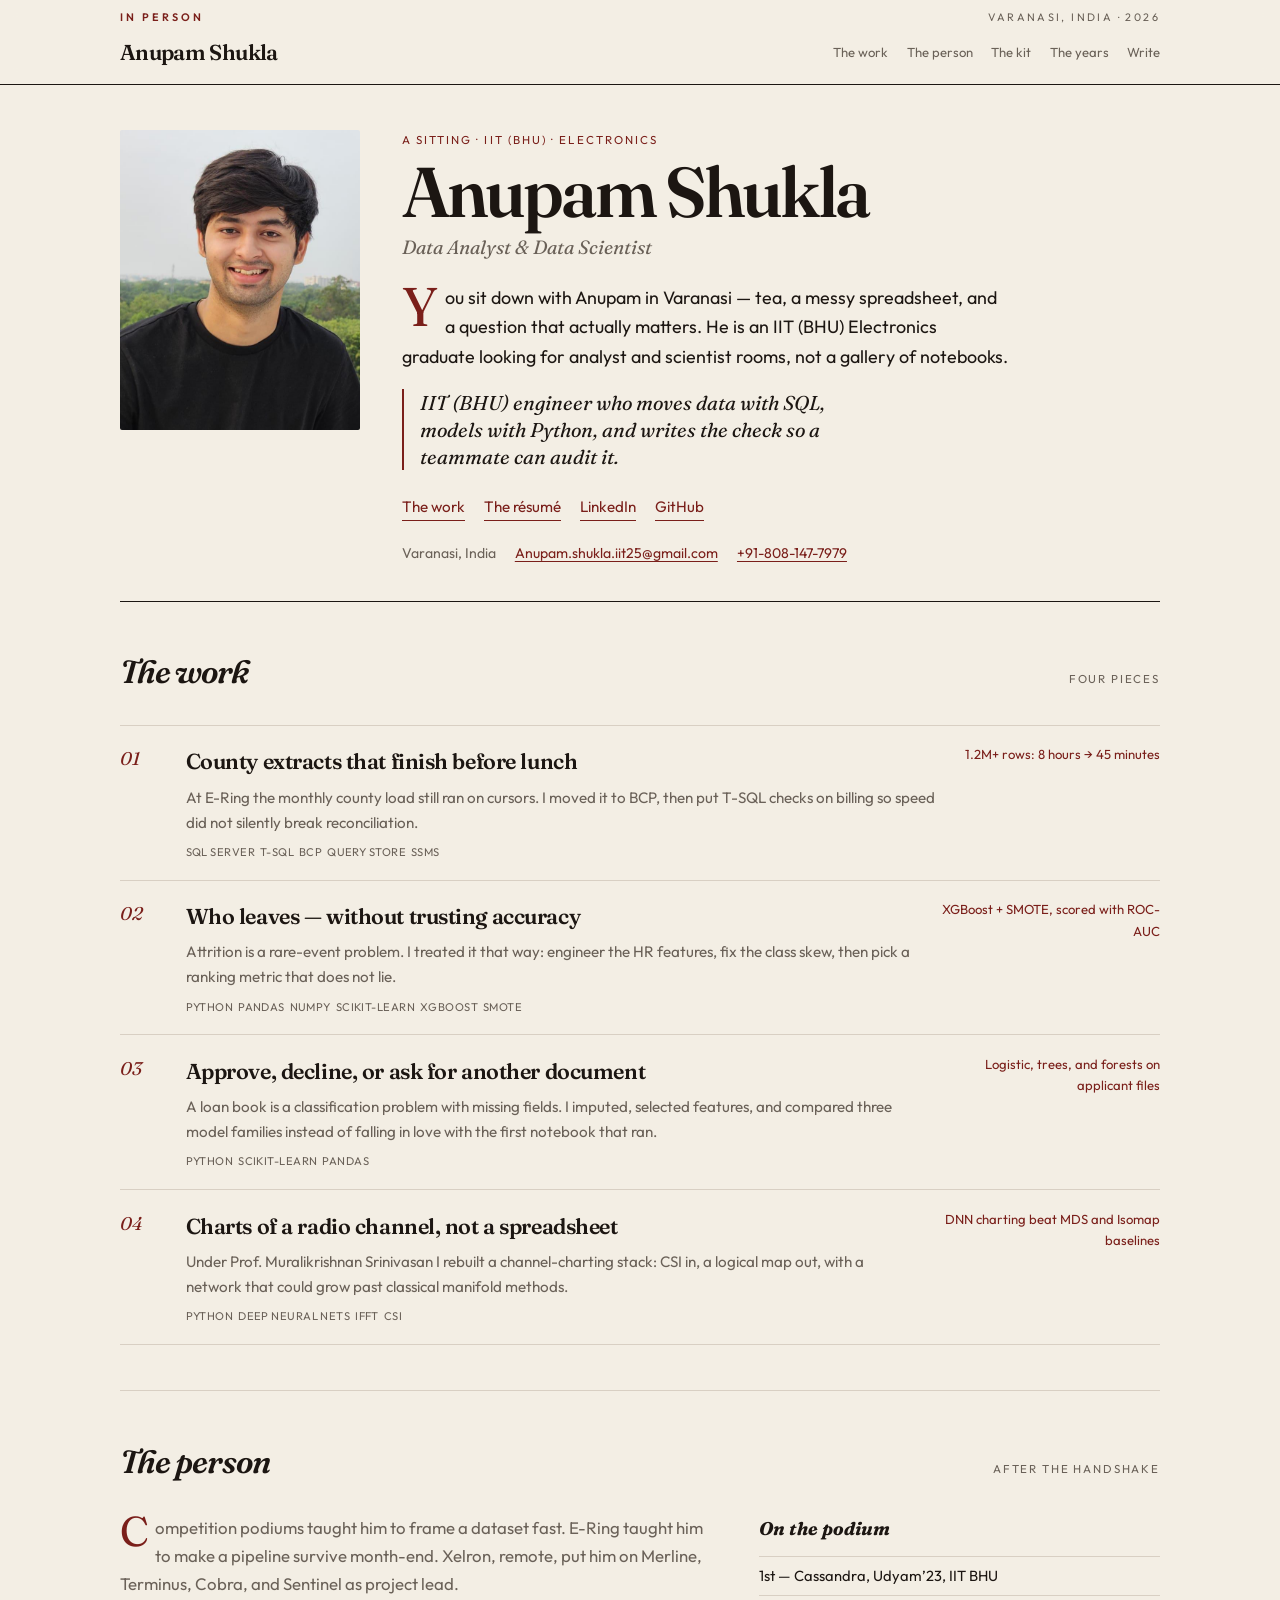
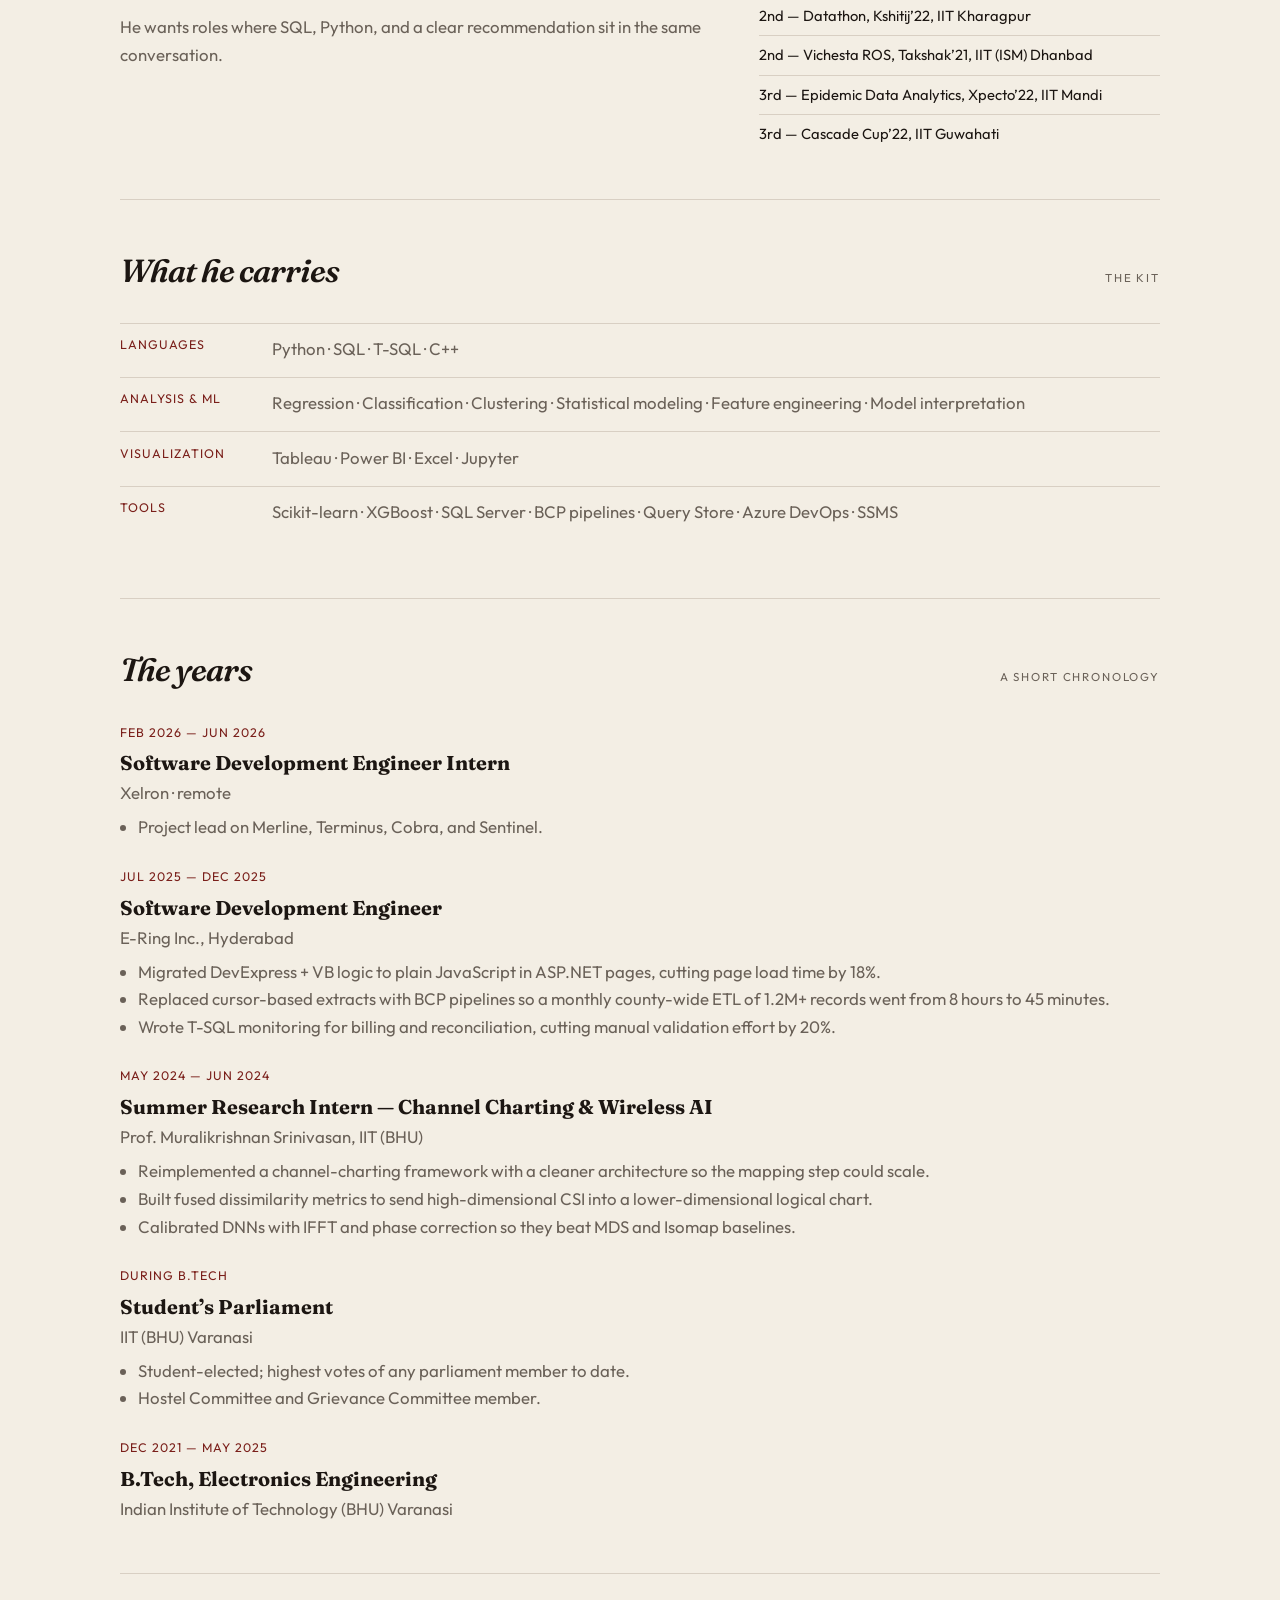
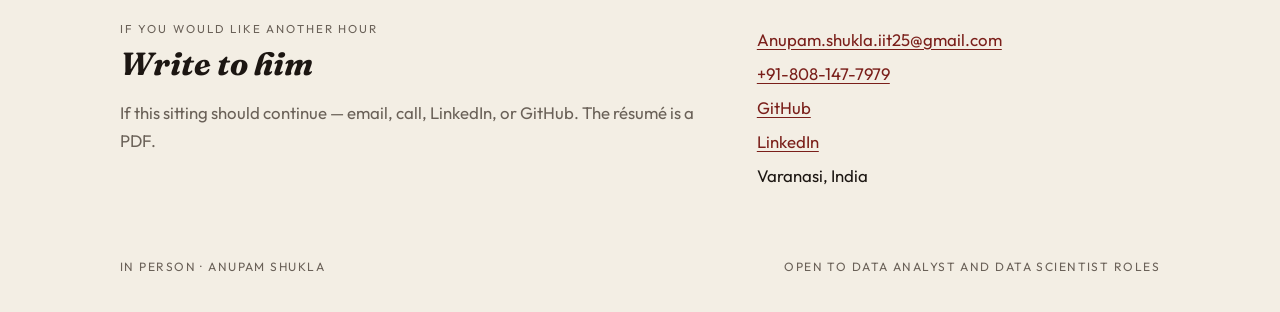
==== index.html @ 46756980 "Publish Anupam Shukla portfolio site for GitHub Pages. Co-authored-by: Cursor <cursoragent@cursor.co" ====
<!DOCTYPE html>
<html lang="en">
  <head>
    <meta charset="UTF-8" />
    <meta name="viewport" content="width=device-width, initial-scale=1" />
    <meta
      name="description"
      content="A sitting with Anupam Shukla — IIT (BHU), Varanasi. Data analyst and data scientist."
    />
    <title>A sitting with Anupam Shukla</title>
    <link rel="preconnect" href="https://fonts.googleapis.com" />
    <link rel="preconnect" href="https://fonts.gstatic.com" crossorigin />
    <link
      href="https://fonts.googleapis.com/css2?family=Fraunces:ital,opsz,wght@0,9..144,500;0,9..144,600;0,9..144,700;1,9..144,500;1,9..144,600&family=IBM+Plex+Mono:wght@400;500&family=Outfit:wght@400;500;600&display=swap"
      rel="stylesheet"
    />
    <link rel="stylesheet" href="css/styles.css" />
    <link
      rel="icon"
      href="data:image/svg+xml,%3Csvg xmlns='http://www.w3.org/2000/svg' viewBox='0 0 32 32'%3E%3Crect fill='%230a100e' width='32' height='32' rx='6'/%3E%3Cpath fill='%23d6ff3e' d='M8 22 V9 h2.4 l4.2 8.2 L18.8 9 H21 v13 h-2.4 v-8 l-4.2 7.4-4.2-7.4 V22z'/%3E%3C/svg%3E"
    />
  </head>
  <body data-page="home">
    <a class="skip" href="#main">Skip to content</a>
    <header id="site-header" class="site-header"></header>
    <main id="main">
      <section id="hero" data-query="hero"></section>
      <section id="work" data-query="work"></section>
      <section id="about" data-query="about"></section>
      <section id="skills" data-query="skills"></section>
      <section id="experience" data-query="experience"></section>
      <section id="contact" data-query="contact"></section>
    </main>
    <footer id="site-footer" class="site-footer"></footer>
    <script src="js/content.js"></script>
    <script src="js/main.js"></script>
  </body>
</html>
---- css/styles.css ----
:root {
  --paper: #f3eee4;
  --ink: #1c1612;
  --quiet: #6a6158;
  --rule: #d8cfc3;
  --ox: #7a1f1a;
  --ox-soft: #f0ddd6;
  --serif: "Fraunces", "Iowan Old Style", Georgia, serif;
  --sans: "Outfit", "Segoe UI", system-ui, sans-serif;
  --max: 1040px;
}

*,
*::before,
*::after {
  box-sizing: border-box;
}

html {
  scroll-behavior: smooth;
}

body {
  margin: 0;
  color: var(--ink);
  background: var(--paper);
  font-family: var(--sans);
  font-size: 1.05rem;
  line-height: 1.65;
}

a {
  color: var(--ox);
  text-underline-offset: 3px;
}

a:hover {
  color: var(--ink);
}

img,
svg {
  max-width: 100%;
}

.skip {
  position: absolute;
  left: 12px;
  top: -40px;
  background: var(--ink);
  color: var(--paper);
  padding: 0.4rem 0.7rem;
  z-index: 20;
}

.skip:focus {
  top: 12px;
}

.wrap {
  width: min(var(--max), calc(100% - 2.4rem));
  margin-inline: auto;
}

.site-header {
  position: sticky;
  top: 0;
  z-index: 10;
  background: rgba(243, 238, 228, 0.94);
  backdrop-filter: blur(8px);
  border-bottom: 1px solid var(--ink);
}

.masthead {
  display: flex;
  justify-content: space-between;
  align-items: baseline;
  padding: 0.55rem 0 0.15rem;
  font-size: 0.68rem;
  letter-spacing: 0.22em;
  text-transform: uppercase;
  color: var(--quiet);
}

.masthead strong {
  color: var(--ox);
  letter-spacing: 0.28em;
  font-weight: 600;
}

.header-inner {
  display: flex;
  align-items: center;
  justify-content: space-between;
  gap: 1rem;
  padding: 0.35rem 0 0.85rem;
}

.wordmark {
  font-family: var(--serif);
  font-size: 1.35rem;
  font-weight: 600;
  color: var(--ink);
  text-decoration: none;
  letter-spacing: -0.03em;
}

.wordmark:hover {
  color: var(--ox);
}

.nav {
  display: flex;
  flex-wrap: wrap;
  gap: 0.35rem 1.15rem;
  font-size: 0.82rem;
}

.nav a {
  color: var(--quiet);
  text-decoration: none;
}

.nav a:hover,
.nav a[aria-current="page"] {
  color: var(--ink);
}

.hero {
  padding: 2.8rem 0 2.2rem;
  border-bottom: 1px solid var(--ink);
}

.hero-grid {
  display: grid;
  grid-template-columns: 240px minmax(0, 1fr);
  gap: 2.6rem;
  align-items: start;
}

.portrait {
  margin: 0;
  width: 240px;
}

.portrait img {
  display: block;
  width: 240px;
  height: 300px;
  object-fit: cover;
  object-position: center 16%;
  border-radius: 2px;
}

.kicker {
  font-size: 0.72rem;
  letter-spacing: 0.18em;
  text-transform: uppercase;
  color: var(--ox);
  margin: 0 0 0.7rem;
}

.hero h1 {
  font-family: var(--serif);
  font-size: clamp(2.6rem, 6vw, 4.4rem);
  font-weight: 600;
  line-height: 0.92;
  letter-spacing: -0.04em;
  margin: 0 0 0.45rem;
}

.hero .title {
  font-style: italic;
  font-family: var(--serif);
  font-size: 1.2rem;
  color: var(--quiet);
  margin: 0 0 1.2rem;
}

.lede {
  font-size: 1.12rem;
  max-width: 38rem;
  margin: 0 0 1.1rem;
  color: var(--ink);
}

.lede::first-letter {
  font-family: var(--serif);
  font-size: 3.4rem;
  float: left;
  line-height: 0.8;
  padding: 0.12rem 0.45rem 0 0;
  color: var(--ox);
}

.pull {
  font-family: var(--serif);
  font-style: italic;
  font-size: 1.25rem;
  line-height: 1.35;
  max-width: 28rem;
  margin: 0 0 1.5rem;
  padding-left: 1rem;
  border-left: 2px solid var(--ox);
  color: var(--ink);
}

.actions {
  display: flex;
  flex-wrap: wrap;
  gap: 0.7rem 1.2rem;
  font-size: 0.95rem;
}

.actions a {
  text-decoration: none;
  border-bottom: 1px solid currentColor;
  padding-bottom: 0.08rem;
}

.meta-row {
  margin-top: 1.3rem;
  display: flex;
  flex-wrap: wrap;
  gap: 0.3rem 1.2rem;
  font-size: 0.88rem;
  color: var(--quiet);
}

.section {
  padding: 2.8rem 0;
  border-bottom: 1px solid var(--rule);
}

.section-head {
  display: flex;
  align-items: baseline;
  justify-content: space-between;
  gap: 1rem;
  margin-bottom: 1.6rem;
}

.section-head h2 {
  font-family: var(--serif);
  font-size: 2rem;
  font-weight: 600;
  font-style: italic;
  letter-spacing: -0.03em;
  margin: 0;
}

.section-num {
  font-size: 0.72rem;
  letter-spacing: 0.16em;
  text-transform: uppercase;
  color: var(--quiet);
}

.toc {
  display: grid;
  gap: 0;
}

.toc a {
  display: grid;
  grid-template-columns: 3rem 1fr auto;
  gap: 1.1rem;
  padding: 1.15rem 0;
  border-top: 1px solid var(--rule);
  text-decoration: none;
  color: inherit;
  align-items: start;
}

.toc a:last-child {
  border-bottom: 1px solid var(--rule);
}

.toc a:hover h3 {
  color: var(--ox);
}

.toc .idx {
  font-family: var(--serif);
  font-style: italic;
  font-size: 1.15rem;
  color: var(--ox);
}

.toc h3 {
  font-family: var(--serif);
  font-size: 1.35rem;
  font-weight: 600;
  margin: 0 0 0.3rem;
  letter-spacing: -0.02em;
}

.toc p {
  margin: 0;
  color: var(--quiet);
  font-size: 0.95rem;
}

.toc .hit {
  font-size: 0.82rem;
  color: var(--ox);
  max-width: 14rem;
  text-align: right;
}

.pills {
  display: flex;
  flex-wrap: wrap;
  gap: 0.3rem;
  margin-top: 0.5rem;
}

.pill {
  font-size: 0.7rem;
  letter-spacing: 0.04em;
  text-transform: uppercase;
  color: var(--quiet);
}

.about-grid {
  display: grid;
  grid-template-columns: 1.2fr 0.8fr;
  gap: 2.4rem;
}

.about-grid .col p {
  margin: 0 0 1rem;
  color: var(--quiet);
}

.about-grid .col p:first-child::first-letter {
  font-family: var(--serif);
  font-size: 2.6rem;
  float: left;
  line-height: 0.85;
  padding-right: 0.4rem;
  color: var(--ox);
}

.podium h3 {
  font-family: var(--serif);
  font-style: italic;
  font-size: 1.15rem;
  margin: 0 0 0.7rem;
}

.podium ol {
  margin: 0;
  padding: 0;
  list-style: none;
}

.podium li {
  padding: 0.45rem 0;
  border-top: 1px solid var(--rule);
  font-size: 0.92rem;
}

.kit {
  display: grid;
  gap: 0.2rem;
}

.kit-row {
  display: grid;
  grid-template-columns: 8.5rem 1fr;
  gap: 1rem;
  padding: 0.7rem 0;
  border-top: 1px solid var(--rule);
}

.kit-row dt {
  font-size: 0.78rem;
  letter-spacing: 0.08em;
  text-transform: uppercase;
  color: var(--ox);
}

.kit-row dd {
  margin: 0;
  color: var(--quiet);
}

.years {
  display: grid;
  gap: 1.6rem;
}

.job .when {
  font-size: 0.78rem;
  letter-spacing: 0.08em;
  text-transform: uppercase;
  color: var(--ox);
  margin-bottom: 0.2rem;
}

.job h3 {
  font-family: var(--serif);
  font-size: 1.25rem;
  margin: 0;
}

.job .org {
  color: var(--quiet);
  margin-bottom: 0.4rem;
}

.job ul {
  margin: 0;
  padding-left: 1.1rem;
  color: var(--quiet);
}

.letter {
  display: grid;
  grid-template-columns: 1.2fr 0.8fr;
  gap: 2rem;
}

.letter h2 {
  font-family: var(--serif);
  font-style: italic;
  font-size: 2rem;
  margin: 0 0 0.5rem;
}

.letter p {
  color: var(--quiet);
  margin: 0;
}

.links {
  display: flex;
  flex-direction: column;
  gap: 0.4rem;
  padding-top: 0.4rem;
}

.site-footer {
  padding: 1.4rem 0 2.2rem;
  font-size: 0.75rem;
  letter-spacing: 0.12em;
  text-transform: uppercase;
  color: var(--quiet);
}

.site-footer .wrap {
  display: flex;
  justify-content: space-between;
  gap: 1rem;
  flex-wrap: wrap;
}

.case-hero {
  padding: 2.6rem 0 1.2rem;
}

.case-hero h1 {
  font-family: var(--serif);
  font-size: clamp(2.1rem, 5vw, 3.4rem);
  line-height: 1.02;
  letter-spacing: -0.03em;
  margin: 0.2rem 0 0.8rem;
  max-width: 16ch;
}

.case-hero .standfirst {
  font-family: var(--serif);
  font-style: italic;
  font-size: 1.2rem;
  max-width: 38rem;
  color: var(--quiet);
}

.case-meta {
  display: flex;
  flex-wrap: wrap;
  gap: 0.5rem 1.2rem;
  margin: 1.1rem 0;
  font-size: 0.88rem;
  color: var(--quiet);
}

.case-meta .outcome {
  color: var(--ox);
}

.story {
  display: grid;
  gap: 1.4rem;
  padding: 0.4rem 0 2.6rem;
  max-width: 42rem;
}

.story h2 {
  font-family: var(--serif);
  font-style: italic;
  font-size: 1.35rem;
  margin: 0 0 0.4rem;
}

.story p,
.story li {
  color: var(--quiet);
}

.findings {
  display: grid;
  grid-template-columns: repeat(3, minmax(0, 1fr));
  gap: 1rem;
  max-width: 42rem;
  margin-bottom: 0.4rem;
}

.finding {
  border-top: 2px solid var(--ox);
  padding-top: 0.6rem;
}

.finding .stat {
  font-family: var(--serif);
  font-size: 1.45rem;
  display: block;
  margin-bottom: 0.2rem;
}

.finding span:last-child {
  font-size: 0.85rem;
  color: var(--quiet);
}

.chart-card h2 {
  font-family: var(--serif);
  font-style: italic;
  font-size: 1.2rem;
  margin: 0 0 0.7rem;
}

.chart svg {
  width: 100%;
  height: auto;
  overflow: visible;
}

.chart .axis {
  fill: var(--quiet);
  font-size: 11px;
  font-family: var(--sans);
}

.chart .grid {
  stroke: var(--rule);
  stroke-width: 1;
}

.legend {
  display: flex;
  gap: 1rem;
  font-size: 0.82rem;
  color: var(--quiet);
  margin: 0.3rem 0 0.7rem;
}

.legend i {
  display: inline-block;
  width: 10px;
  height: 10px;
  margin-right: 0.3rem;
}

.missing {
  padding: 4rem 0;
}

.missing h1 {
  font-family: var(--serif);
}

@media (max-width: 800px) {
  .hero-grid,
  .about-grid,
  .letter,
  .findings,
  .toc a,
  .kit-row {
    grid-template-columns: 1fr;
  }

  .toc .hit {
    text-align: left;
    max-width: none;
  }

  .portrait,
  .portrait img {
    width: 180px;
  }

  .portrait img {
    height: 230px;
  }
}

@media (max-width: 520px) {
  .header-inner {
    flex-direction: column;
    align-items: flex-start;
  }
}
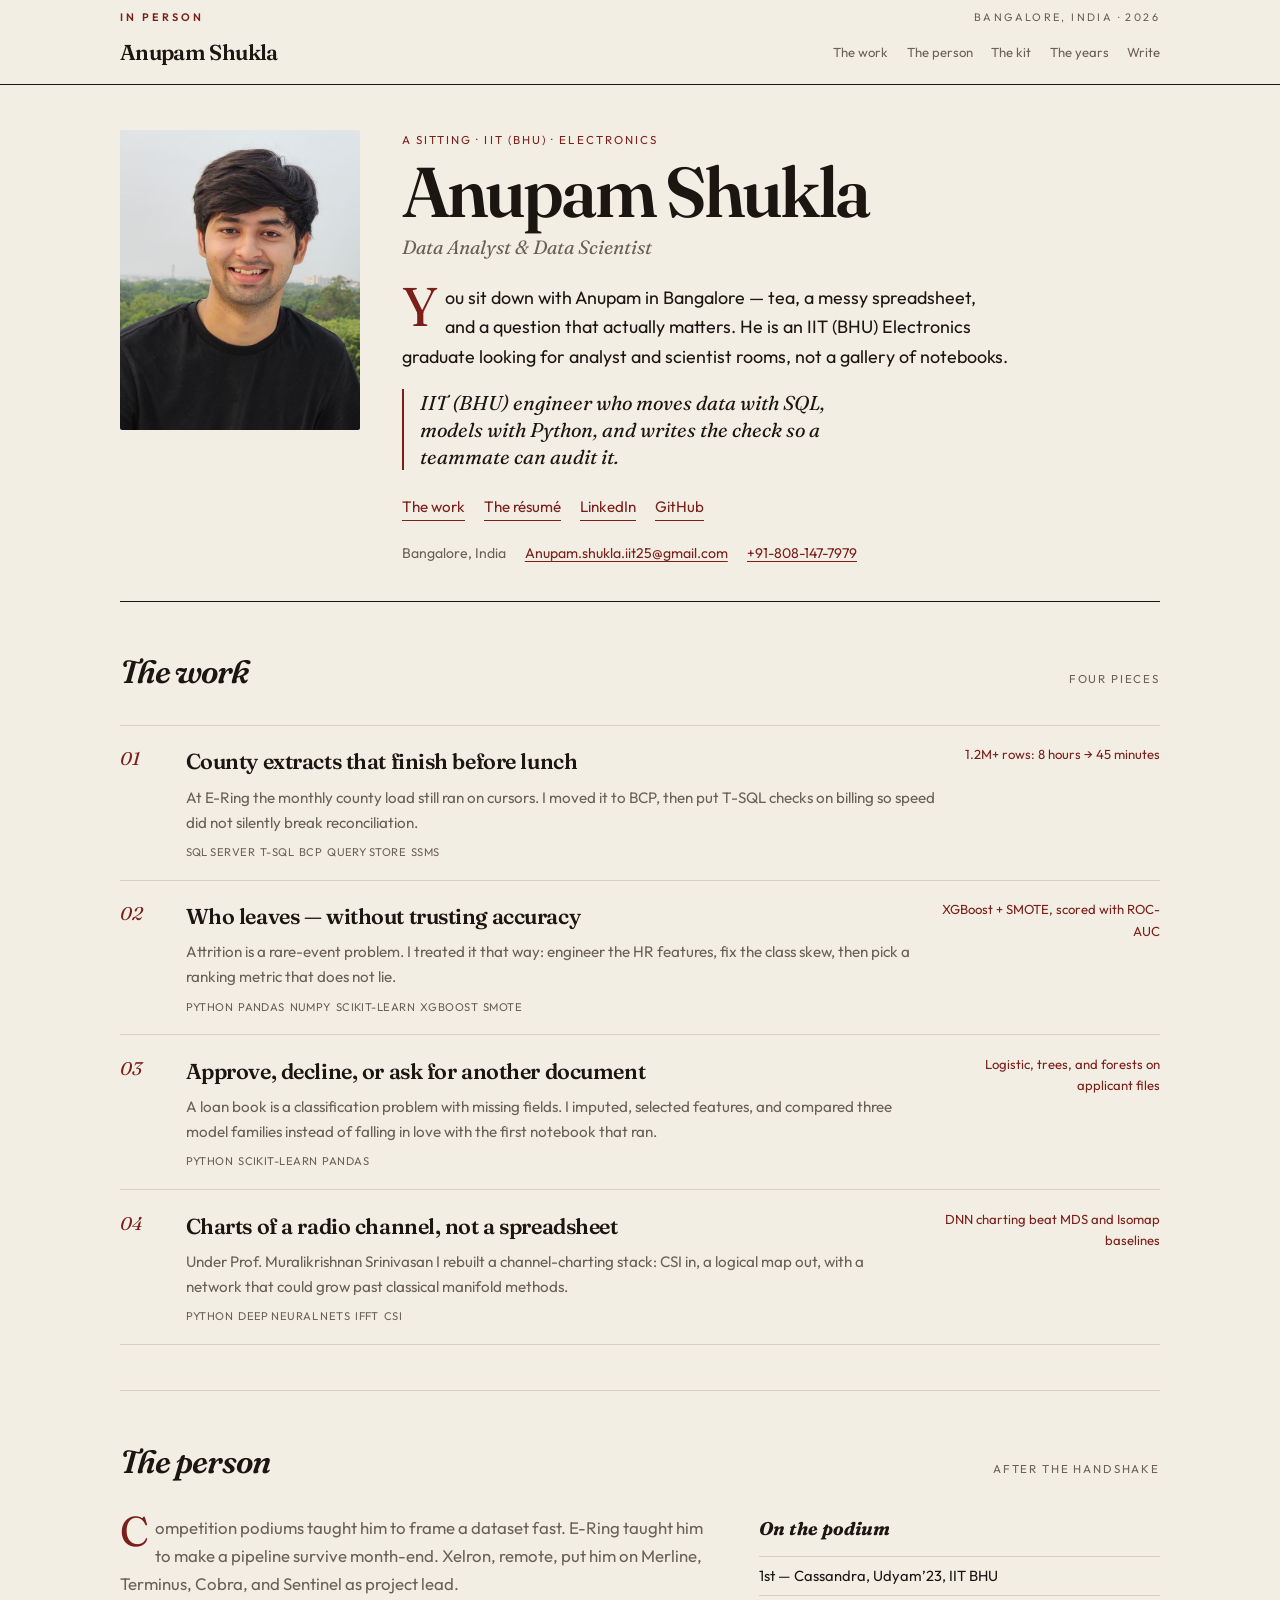
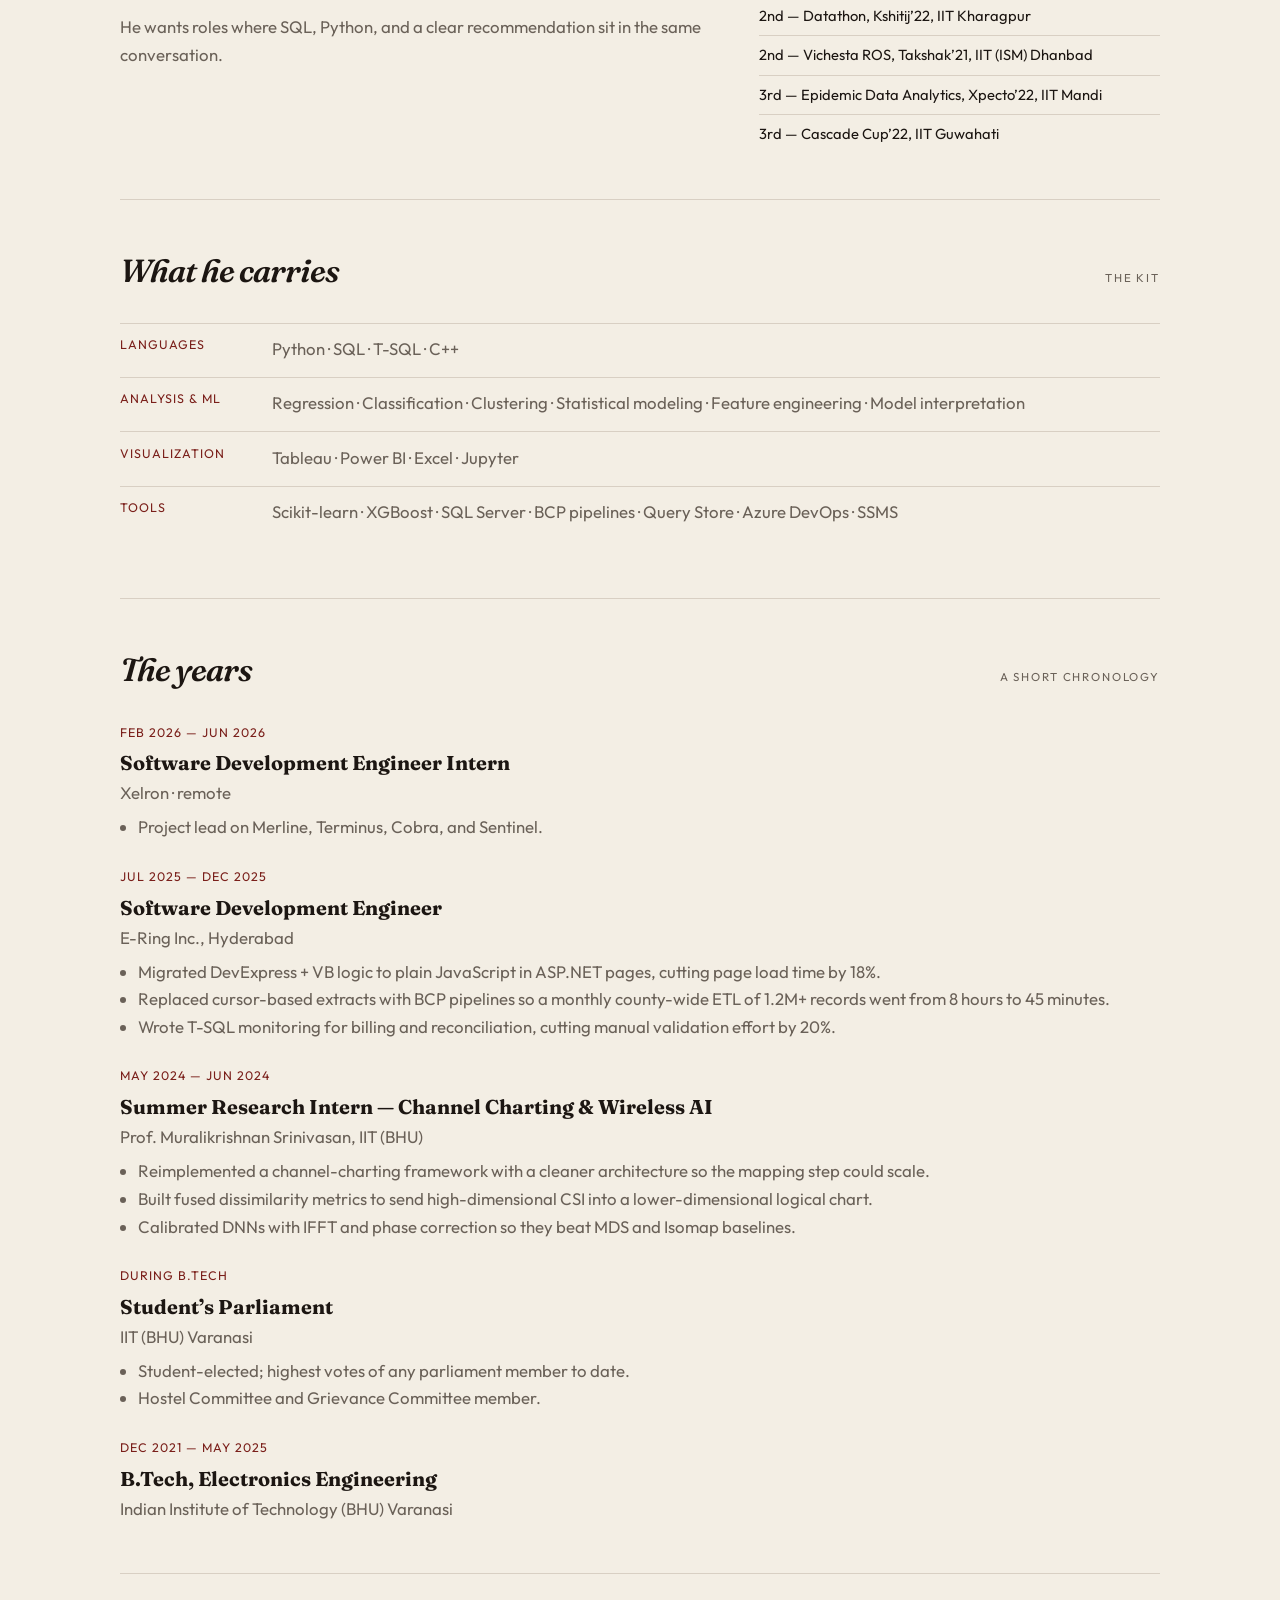
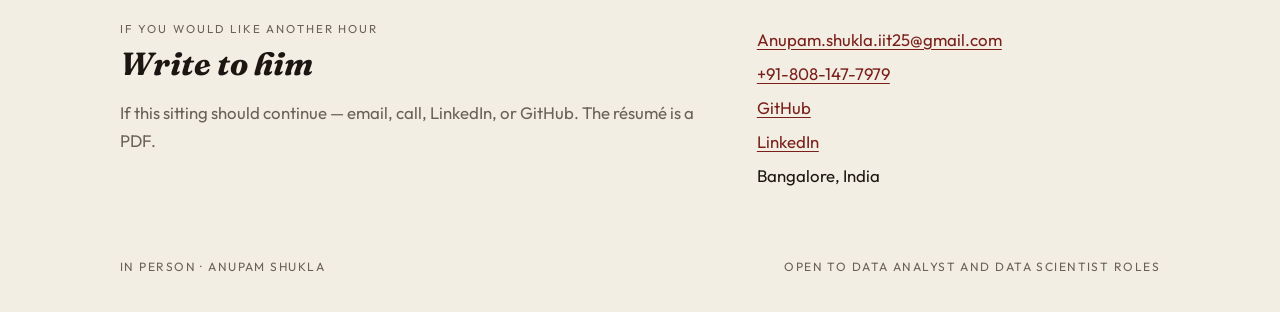
==== commit 33294404: "Show Bangalore as current location instead of Varanasi. Co-authored-by: Cursor <cursoragent@cursor.c" ====
--- a/index.html
+++ b/index.html
@@ -5,7 +5,7 @@
     <meta name="viewport" content="width=device-width, initial-scale=1" />
     <meta
       name="description"
-      content="A sitting with Anupam Shukla — IIT (BHU), Varanasi. Data analyst and data scientist."
+      content="A sitting with Anupam Shukla — IIT (BHU) graduate, based in Bangalore. Data analyst and data scientist."
     />
     <title>A sitting with Anupam Shukla</title>
     <link rel="preconnect" href="https://fonts.googleapis.com" />
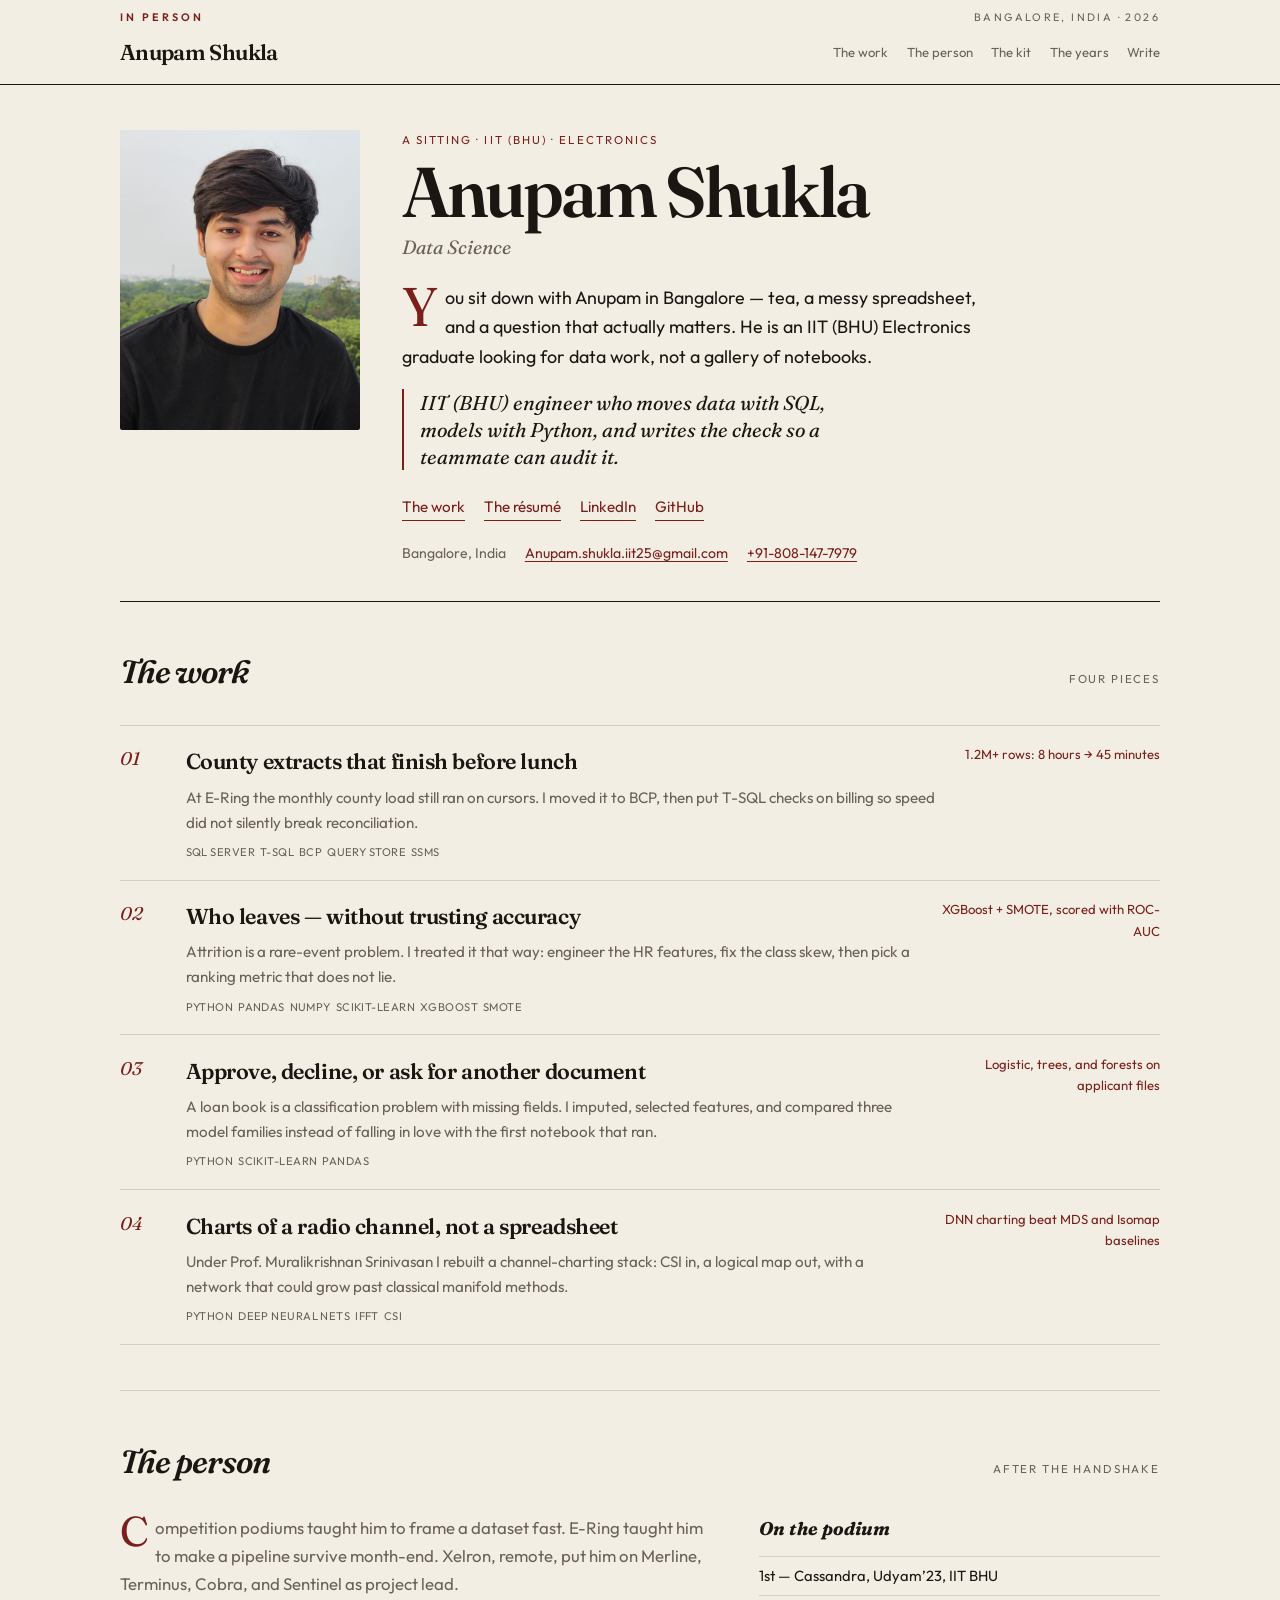
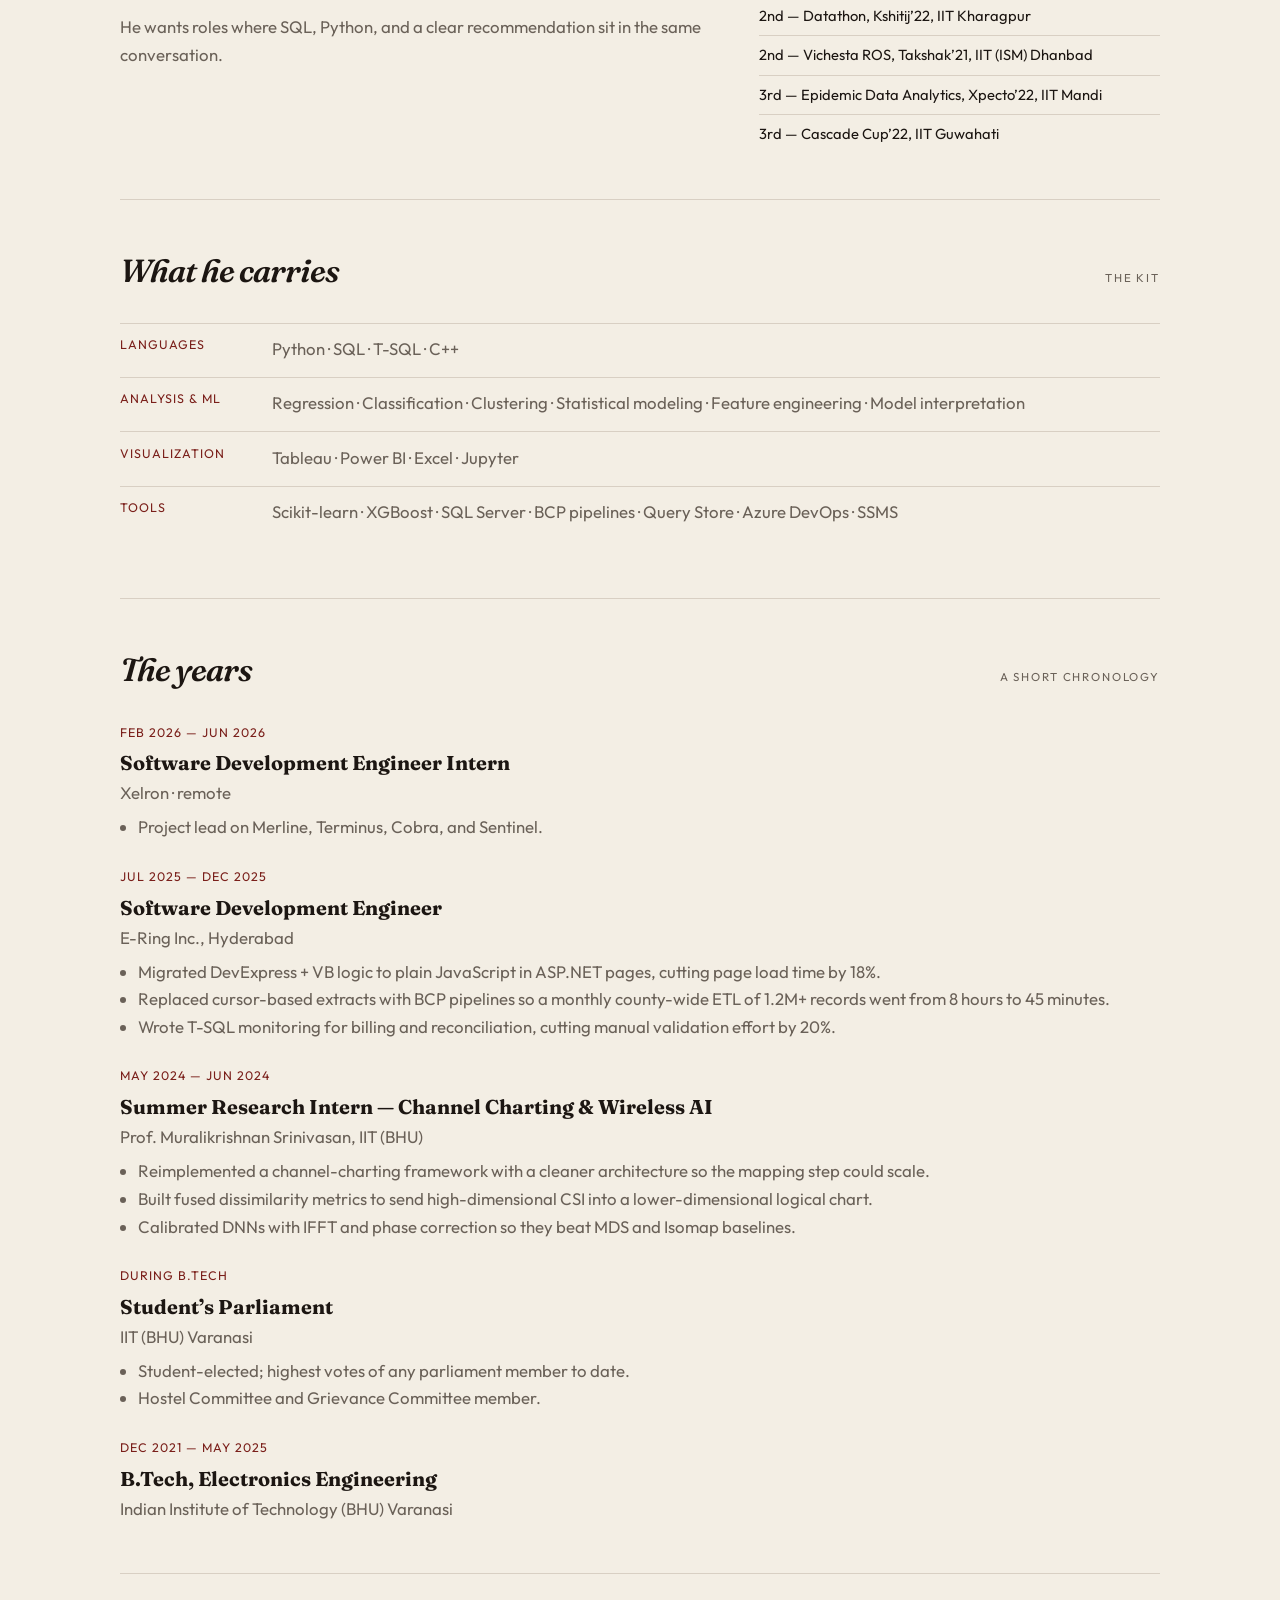
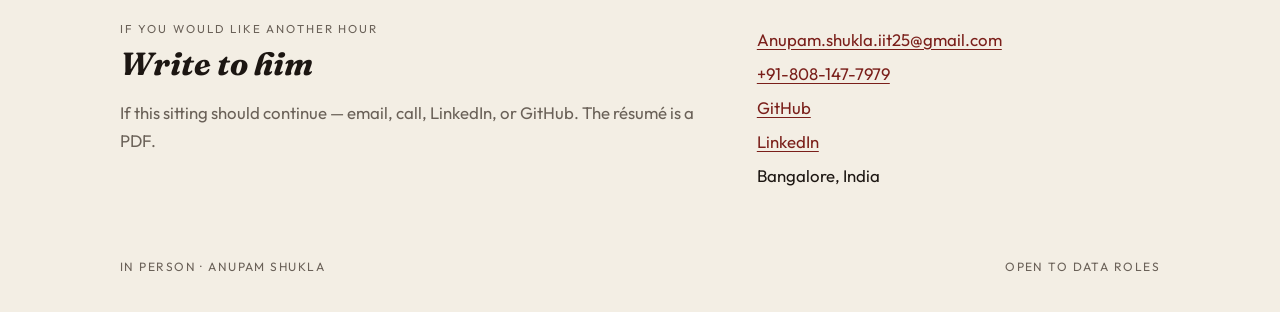
==== commit 94de0549: "Broaden headline to Data Science so the site fits any data role. Co-authored-by: Cursor <cursoragent" ====
--- a/index.html
+++ b/index.html
@@ -5,7 +5,7 @@
     <meta name="viewport" content="width=device-width, initial-scale=1" />
     <meta
       name="description"
-      content="A sitting with Anupam Shukla — IIT (BHU) graduate, based in Bangalore. Data analyst and data scientist."
+      content="A sitting with Anupam Shukla — IIT (BHU) graduate, based in Bangalore. Data science."
     />
     <title>A sitting with Anupam Shukla</title>
     <link rel="preconnect" href="https://fonts.googleapis.com" />
